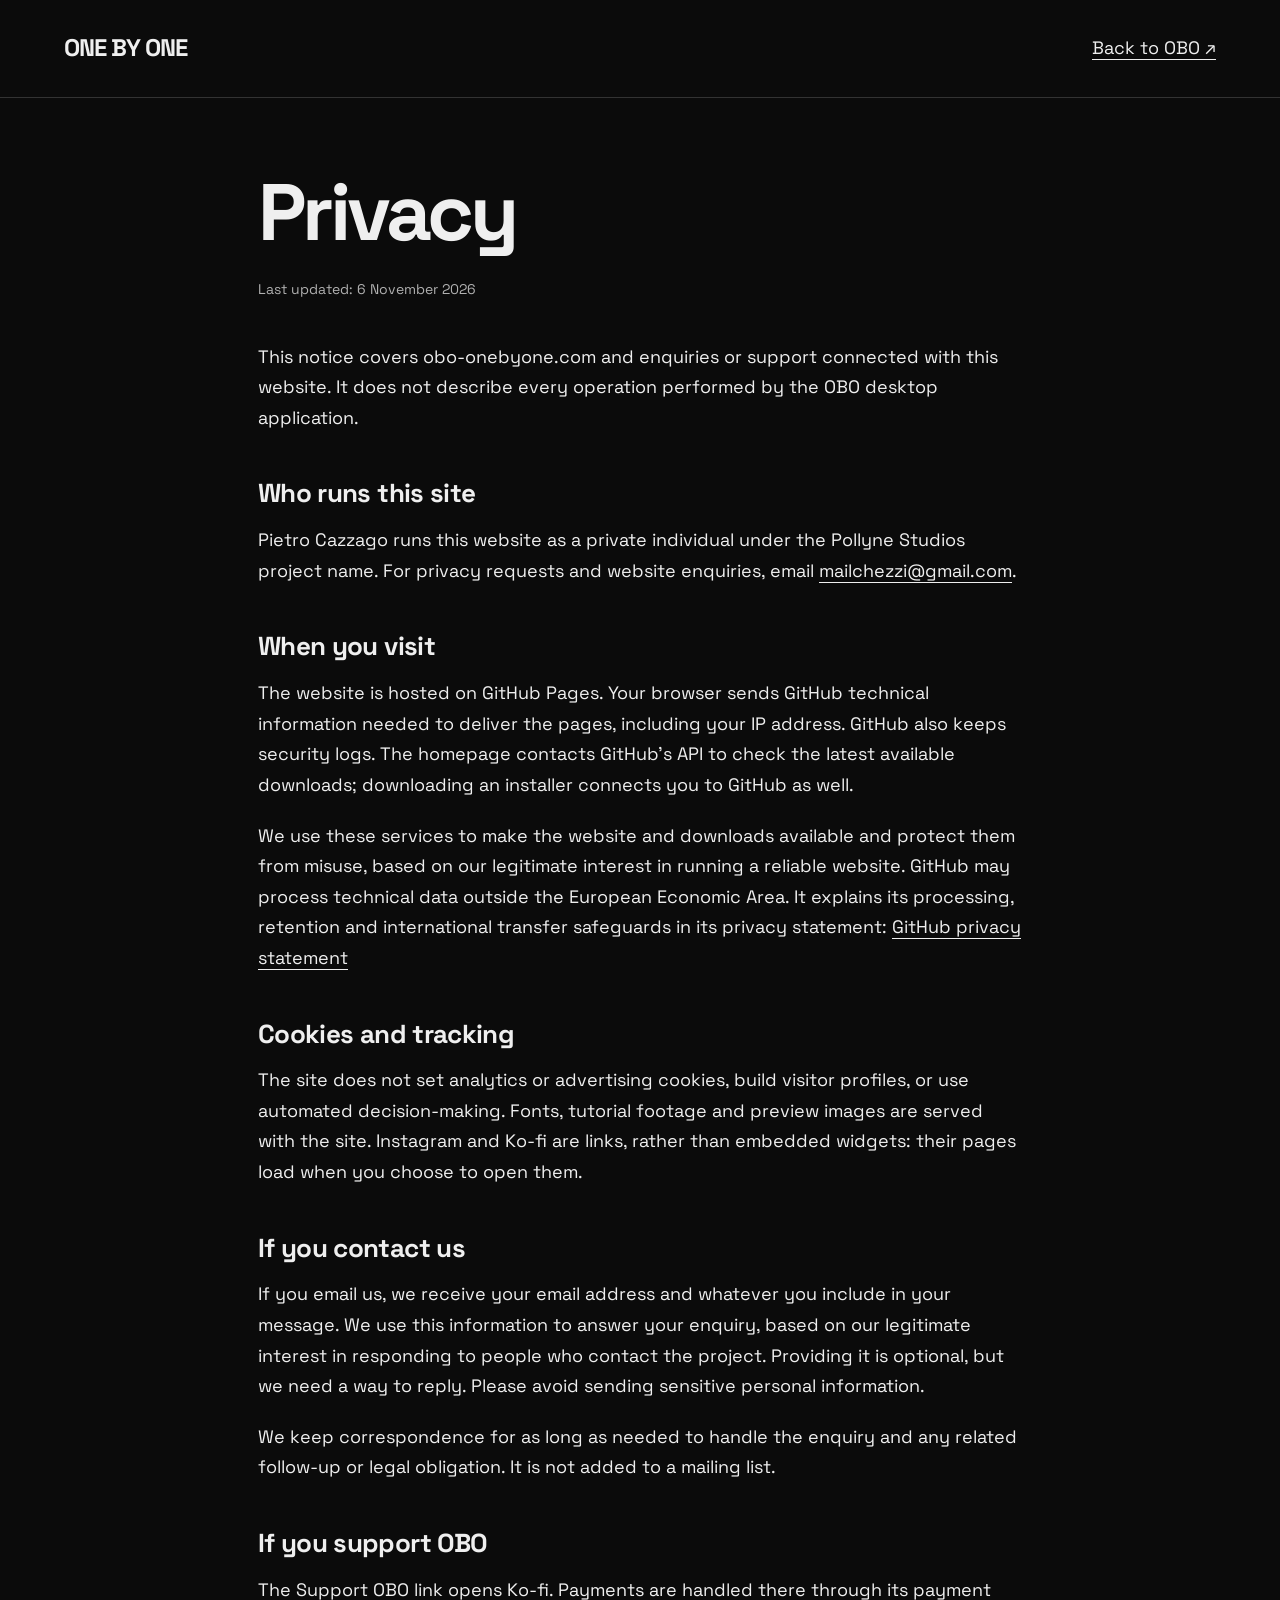
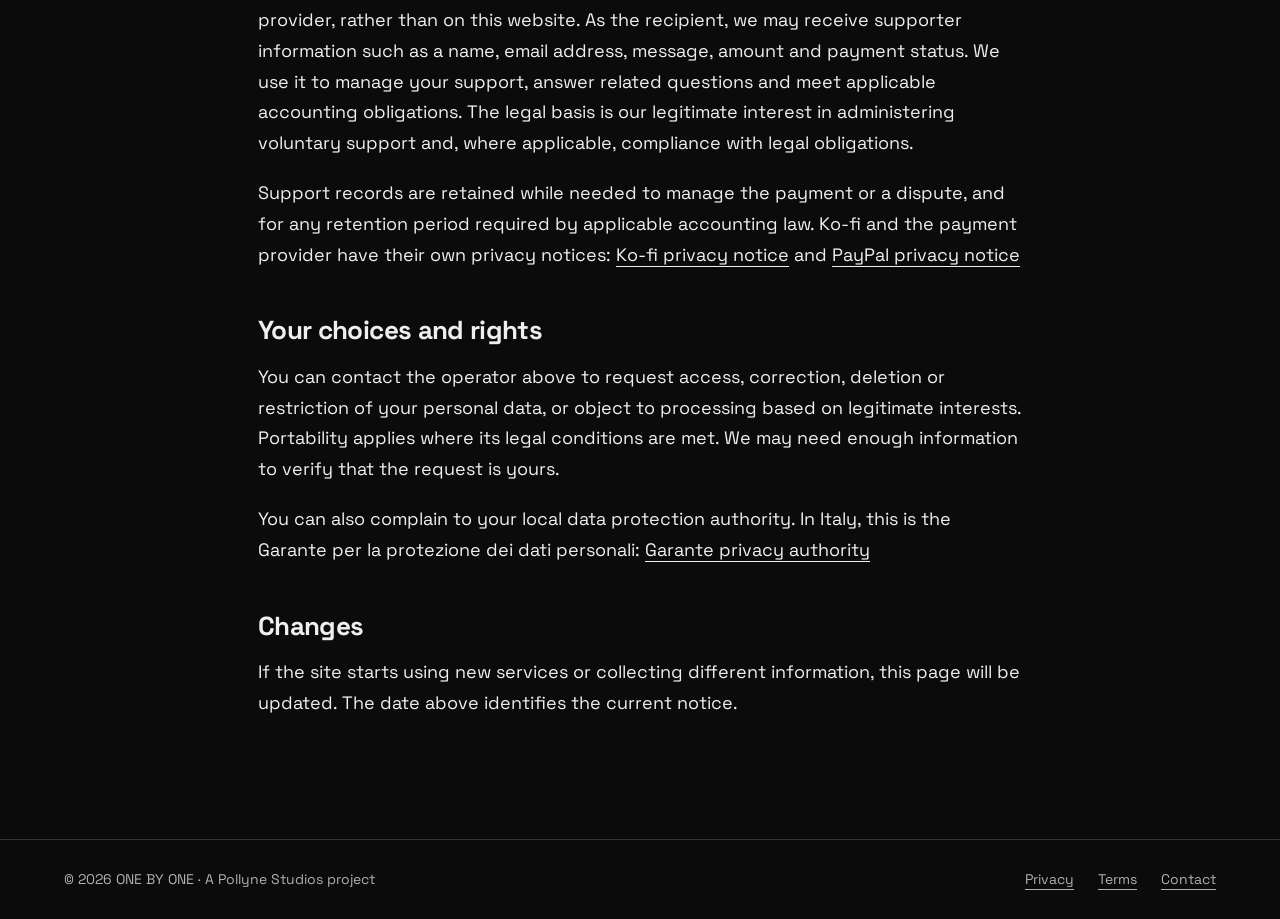
==== privacy.html @ 9cc592db "Add OBO website privacy and terms: privacy.html" ====
<!doctype html>
<html lang="en"><head><meta charset="utf-8"><meta name="viewport" content="width=device-width,initial-scale=1"><title>Privacy - ONE BY ONE</title><meta name="description" content="How the OBO website handles visits, enquiries and voluntary support."><link rel="canonical" href="https://obo-onebyone.com/privacy.html"><link rel="icon" href="assets/favicon.svg" type="image/svg+xml"><link rel="stylesheet" href="legal.css?v=1"></head><body><header class="legal-header"><a class="legal-brand" href="./">ONE BY ONE</a><a href="./">Back to OBO ↗</a></header><main><h1>Privacy</h1><p class="updated">Last updated: 6 November 2026</p><p>This notice covers obo-onebyone.com and enquiries or support connected with this website. It does not describe every operation performed by the OBO desktop application.</p><h2>Who runs this site</h2><p>Pietro Cazzago runs this website as a private individual under the Pollyne Studios project name. For privacy requests and website enquiries, email <a href="mailto:mailchezzi@gmail.com">mailchezzi@gmail.com</a>.</p><h2>When you visit</h2><p>The website is hosted on GitHub Pages. Your browser sends GitHub technical information needed to deliver the pages, including your IP address. GitHub also keeps security logs. The homepage contacts GitHub’s API to check the latest available downloads; downloading an installer connects you to GitHub as well.</p><p>We use these services to make the website and downloads available and protect them from misuse, based on our legitimate interest in running a reliable website. GitHub may process technical data outside the European Economic Area. It explains its processing, retention and international transfer safeguards in its privacy statement: <a href="https://docs.github.com/en/site-policy/privacy-policies/github-general-privacy-statement">GitHub privacy statement</a></p><h2>Cookies and tracking</h2><p>The site does not set analytics or advertising cookies, build visitor profiles, or use automated decision-making. Fonts, tutorial footage and preview images are served with the site. Instagram and Ko-fi are links, rather than embedded widgets: their pages load when you choose to open them.</p><h2>If you contact us</h2><p>If you email us, we receive your email address and whatever you include in your message. We use this information to answer your enquiry, based on our legitimate interest in responding to people who contact the project. Providing it is optional, but we need a way to reply. Please avoid sending sensitive personal information.</p><p>We keep correspondence for as long as needed to handle the enquiry and any related follow-up or legal obligation. It is not added to a mailing list.</p><h2>If you support OBO</h2><p>The Support OBO link opens Ko-fi. Payments are handled there through its payment provider, rather than on this website. As the recipient, we may receive supporter information such as a name, email address, message, amount and payment status. We use it to manage your support, answer related questions and meet applicable accounting obligations. The legal basis is our legitimate interest in administering voluntary support and, where applicable, compliance with legal obligations.</p><p>Support records are retained while needed to manage the payment or a dispute, and for any retention period required by applicable accounting law. Ko-fi and the payment provider have their own privacy notices: <a href="https://more.ko-fi.com/privacy">Ko-fi privacy notice</a> and <a href="https://www.paypal.com/webapps/mpp/ua/privacy-full">PayPal privacy notice</a></p><h2>Your choices and rights</h2><p>You can contact the operator above to request access, correction, deletion or restriction of your personal data, or object to processing based on legitimate interests. Portability applies where its legal conditions are met. We may need enough information to verify that the request is yours.</p><p>You can also complain to your local data protection authority. In Italy, this is the Garante per la protezione dei dati personali: <a href="https://www.garanteprivacy.it/">Garante privacy authority</a></p><h2>Changes</h2><p>If the site starts using new services or collecting different information, this page will be updated. The date above identifies the current notice.</p></main><footer><p>© 2026 ONE BY ONE · A Pollyne Studios project</p><a href="privacy.html" aria-current="page">Privacy</a><a href="terms.html" >Terms</a><a href="mailto:mailchezzi@gmail.com">Contact</a></footer></body></html>
---- legal.css ----
@font-face{font-family:Space;src:url('assets/space-grotesk-400.ttf')}@font-face{font-family:Space;src:url('assets/space-grotesk-700.ttf');font-weight:700}*{box-sizing:border-box}html{scroll-behavior:smooth}body{margin:0;background:#0b0b0b;color:#efefef;font:18px/1.7 Space,sans-serif}a{color:inherit;text-underline-offset:5px}a:hover{color:#ffda56}a:focus-visible{outline:2px solid #ffda56;outline-offset:5px}.legal-header{border-bottom:1px solid #333;padding:28px 5%;display:flex;justify-content:space-between;align-items:center;background:#0b0b0b}.legal-brand{font-size:24px;font-weight:700;text-decoration:none;letter-spacing:-1px}main{max-width:820px;padding:72px 28px 100px;margin:auto}h1{font-size:clamp(48px,7vw,80px);line-height:1.05;letter-spacing:-.05em;margin:0 0 24px}h2{font-size:26px;line-height:1.3;letter-spacing:-.025em;margin:44px 0 14px}p{margin:0 0 20px}.updated{color:#b0b0b0;font-size:14px;margin-bottom:40px}main a{overflow-wrap:anywhere}footer{border-top:1px solid #333;padding:28px 5%;display:flex;flex-wrap:wrap;gap:24px;font-size:14px;color:#b0b0b0}footer p{margin:0;margin-right:auto}
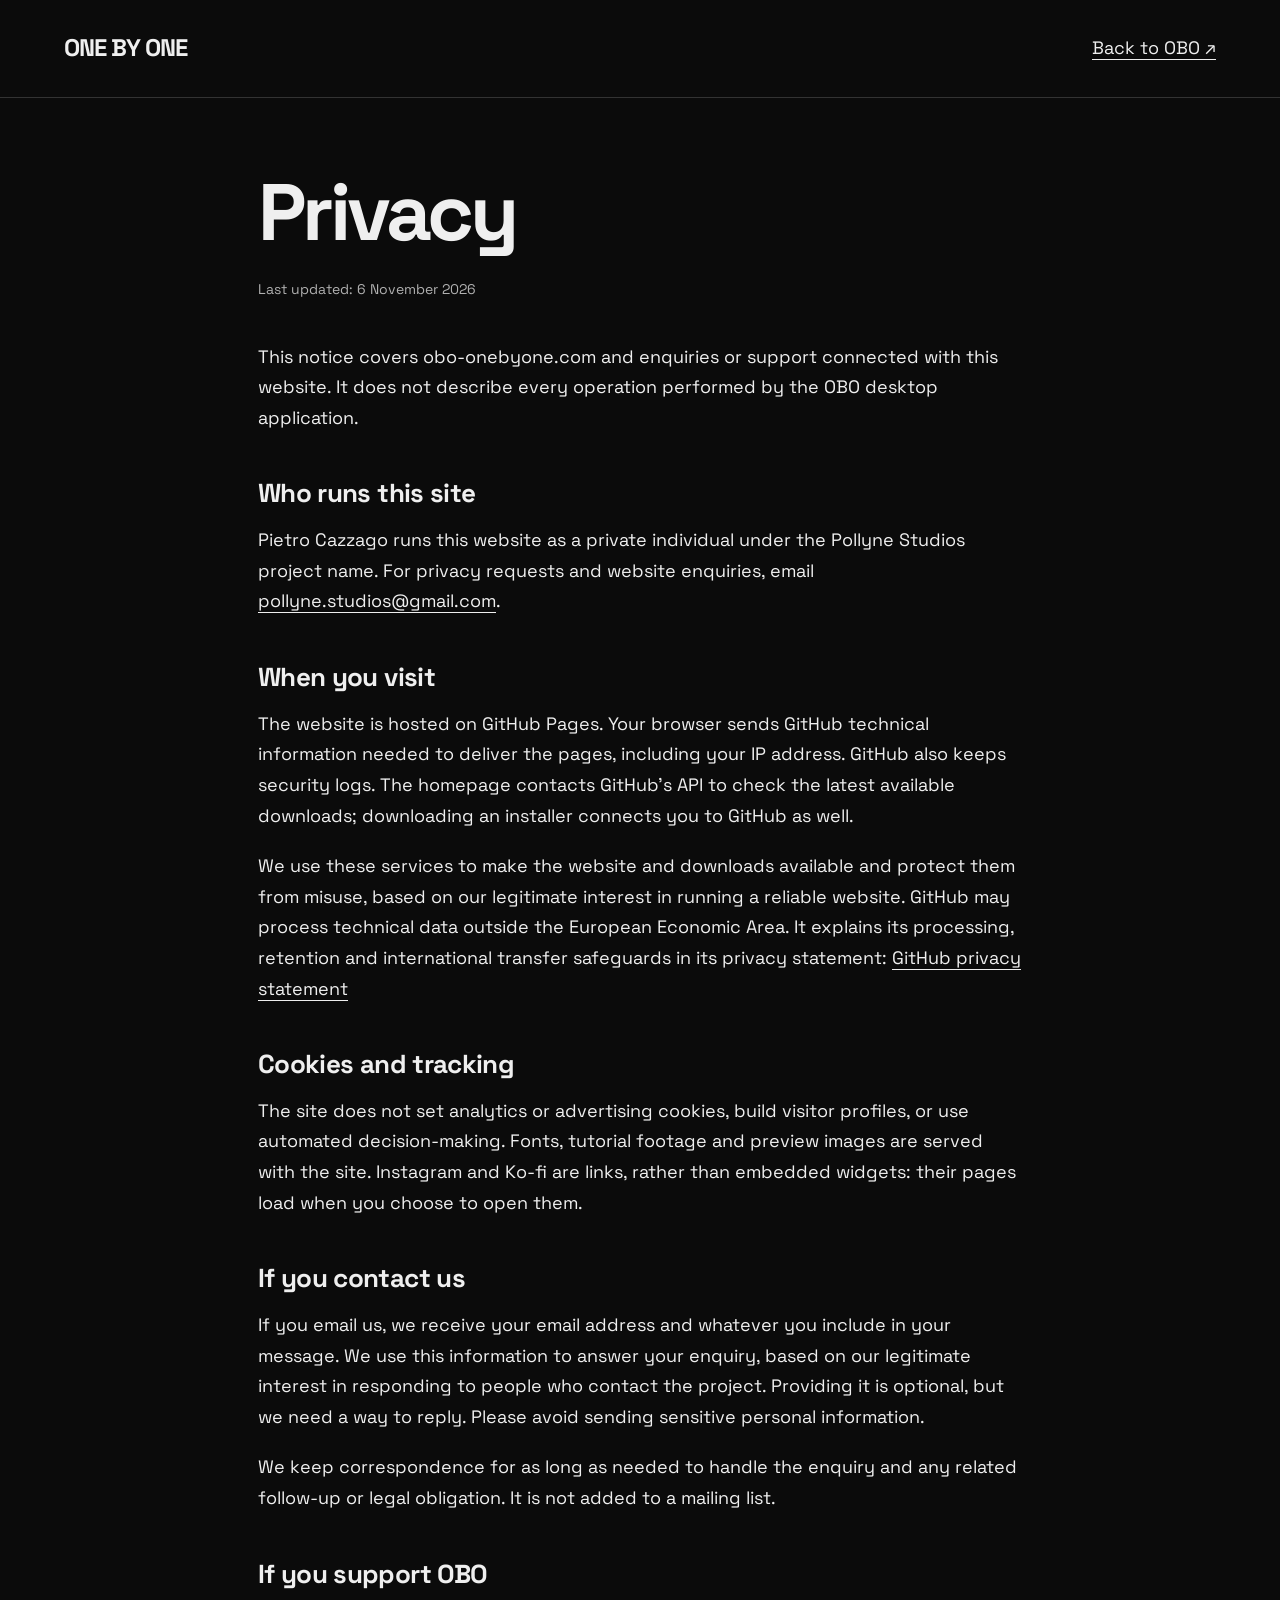
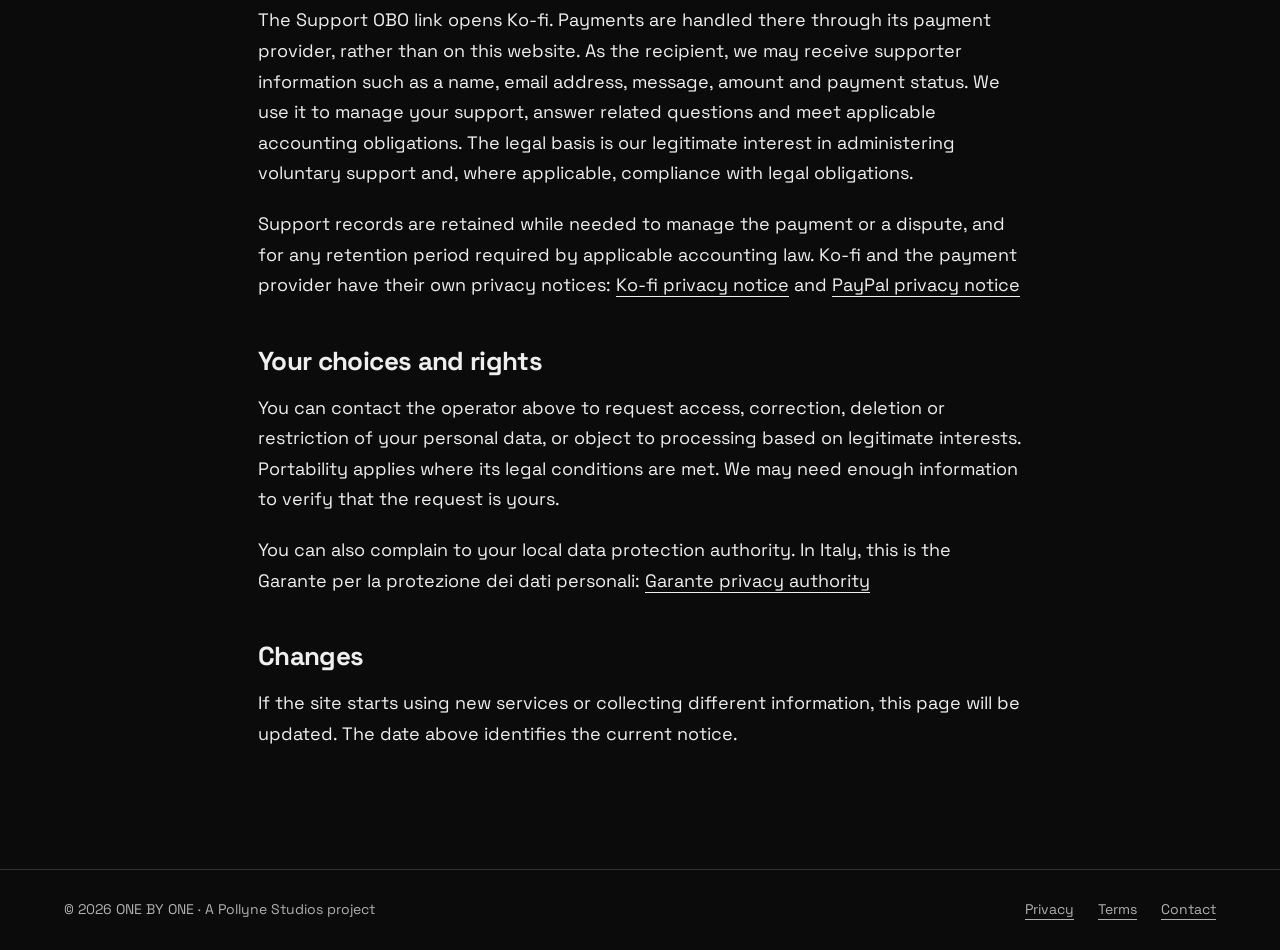
==== commit cd4dcd42: "Update public contact email to Pollyne Studios" ====
--- a/privacy.html
+++ b/privacy.html
@@ -1,2 +1,2 @@
 <!doctype html>
-<html lang="en"><head><meta charset="utf-8"><meta name="viewport" content="width=device-width,initial-scale=1"><title>Privacy - ONE BY ONE</title><meta name="description" content="How the OBO website handles visits, enquiries and voluntary support."><link rel="canonical" href="https://obo-onebyone.com/privacy.html"><link rel="icon" href="assets/favicon.svg" type="image/svg+xml"><link rel="stylesheet" href="legal.css?v=1"></head><body><header class="legal-header"><a class="legal-brand" href="./">ONE BY ONE</a><a href="./">Back to OBO ↗</a></header><main><h1>Privacy</h1><p class="updated">Last updated: 6 November 2026</p><p>This notice covers obo-onebyone.com and enquiries or support connected with this website. It does not describe every operation performed by the OBO desktop application.</p><h2>Who runs this site</h2><p>Pietro Cazzago runs this website as a private individual under the Pollyne Studios project name. For privacy requests and website enquiries, email <a href="mailto:mailchezzi@gmail.com">mailchezzi@gmail.com</a>.</p><h2>When you visit</h2><p>The website is hosted on GitHub Pages. Your browser sends GitHub technical information needed to deliver the pages, including your IP address. GitHub also keeps security logs. The homepage contacts GitHub’s API to check the latest available downloads; downloading an installer connects you to GitHub as well.</p><p>We use these services to make the website and downloads available and protect them from misuse, based on our legitimate interest in running a reliable website. GitHub may process technical data outside the European Economic Area. It explains its processing, retention and international transfer safeguards in its privacy statement: <a href="https://docs.github.com/en/site-policy/privacy-policies/github-general-privacy-statement">GitHub privacy statement</a></p><h2>Cookies and tracking</h2><p>The site does not set analytics or advertising cookies, build visitor profiles, or use automated decision-making. Fonts, tutorial footage and preview images are served with the site. Instagram and Ko-fi are links, rather than embedded widgets: their pages load when you choose to open them.</p><h2>If you contact us</h2><p>If you email us, we receive your email address and whatever you include in your message. We use this information to answer your enquiry, based on our legitimate interest in responding to people who contact the project. Providing it is optional, but we need a way to reply. Please avoid sending sensitive personal information.</p><p>We keep correspondence for as long as needed to handle the enquiry and any related follow-up or legal obligation. It is not added to a mailing list.</p><h2>If you support OBO</h2><p>The Support OBO link opens Ko-fi. Payments are handled there through its payment provider, rather than on this website. As the recipient, we may receive supporter information such as a name, email address, message, amount and payment status. We use it to manage your support, answer related questions and meet applicable accounting obligations. The legal basis is our legitimate interest in administering voluntary support and, where applicable, compliance with legal obligations.</p><p>Support records are retained while needed to manage the payment or a dispute, and for any retention period required by applicable accounting law. Ko-fi and the payment provider have their own privacy notices: <a href="https://more.ko-fi.com/privacy">Ko-fi privacy notice</a> and <a href="https://www.paypal.com/webapps/mpp/ua/privacy-full">PayPal privacy notice</a></p><h2>Your choices and rights</h2><p>You can contact the operator above to request access, correction, deletion or restriction of your personal data, or object to processing based on legitimate interests. Portability applies where its legal conditions are met. We may need enough information to verify that the request is yours.</p><p>You can also complain to your local data protection authority. In Italy, this is the Garante per la protezione dei dati personali: <a href="https://www.garanteprivacy.it/">Garante privacy authority</a></p><h2>Changes</h2><p>If the site starts using new services or collecting different information, this page will be updated. The date above identifies the current notice.</p></main><footer><p>© 2026 ONE BY ONE · A Pollyne Studios project</p><a href="privacy.html" aria-current="page">Privacy</a><a href="terms.html" >Terms</a><a href="mailto:mailchezzi@gmail.com">Contact</a></footer></body></html>+<html lang="en"><head><meta charset="utf-8"><meta name="viewport" content="width=device-width,initial-scale=1"><title>Privacy - ONE BY ONE</title><meta name="description" content="How the OBO website handles visits, enquiries and voluntary support."><link rel="canonical" href="https://obo-onebyone.com/privacy.html"><link rel="icon" href="assets/favicon.svg" type="image/svg+xml"><link rel="stylesheet" href="legal.css?v=1"></head><body><header class="legal-header"><a class="legal-brand" href="./">ONE BY ONE</a><a href="./">Back to OBO ↗</a></header><main><h1>Privacy</h1><p class="updated">Last updated: 6 November 2026</p><p>This notice covers obo-onebyone.com and enquiries or support connected with this website. It does not describe every operation performed by the OBO desktop application.</p><h2>Who runs this site</h2><p>Pietro Cazzago runs this website as a private individual under the Pollyne Studios project name. For privacy requests and website enquiries, email <a href="mailto:pollyne.studios@gmail.com">pollyne.studios@gmail.com</a>.</p><h2>When you visit</h2><p>The website is hosted on GitHub Pages. Your browser sends GitHub technical information needed to deliver the pages, including your IP address. GitHub also keeps security logs. The homepage contacts GitHub’s API to check the latest available downloads; downloading an installer connects you to GitHub as well.</p><p>We use these services to make the website and downloads available and protect them from misuse, based on our legitimate interest in running a reliable website. GitHub may process technical data outside the European Economic Area. It explains its processing, retention and international transfer safeguards in its privacy statement: <a href="https://docs.github.com/en/site-policy/privacy-policies/github-general-privacy-statement">GitHub privacy statement</a></p><h2>Cookies and tracking</h2><p>The site does not set analytics or advertising cookies, build visitor profiles, or use automated decision-making. Fonts, tutorial footage and preview images are served with the site. Instagram and Ko-fi are links, rather than embedded widgets: their pages load when you choose to open them.</p><h2>If you contact us</h2><p>If you email us, we receive your email address and whatever you include in your message. We use this information to answer your enquiry, based on our legitimate interest in responding to people who contact the project. Providing it is optional, but we need a way to reply. Please avoid sending sensitive personal information.</p><p>We keep correspondence for as long as needed to handle the enquiry and any related follow-up or legal obligation. It is not added to a mailing list.</p><h2>If you support OBO</h2><p>The Support OBO link opens Ko-fi. Payments are handled there through its payment provider, rather than on this website. As the recipient, we may receive supporter information such as a name, email address, message, amount and payment status. We use it to manage your support, answer related questions and meet applicable accounting obligations. The legal basis is our legitimate interest in administering voluntary support and, where applicable, compliance with legal obligations.</p><p>Support records are retained while needed to manage the payment or a dispute, and for any retention period required by applicable accounting law. Ko-fi and the payment provider have their own privacy notices: <a href="https://more.ko-fi.com/privacy">Ko-fi privacy notice</a> and <a href="https://www.paypal.com/webapps/mpp/ua/privacy-full">PayPal privacy notice</a></p><h2>Your choices and rights</h2><p>You can contact the operator above to request access, correction, deletion or restriction of your personal data, or object to processing based on legitimate interests. Portability applies where its legal conditions are met. We may need enough information to verify that the request is yours.</p><p>You can also complain to your local data protection authority. In Italy, this is the Garante per la protezione dei dati personali: <a href="https://www.garanteprivacy.it/">Garante privacy authority</a></p><h2>Changes</h2><p>If the site starts using new services or collecting different information, this page will be updated. The date above identifies the current notice.</p></main><footer><p>© 2026 ONE BY ONE · A Pollyne Studios project</p><a href="privacy.html" aria-current="page">Privacy</a><a href="terms.html" >Terms</a><a href="mailto:pollyne.studios@gmail.com">Contact</a></footer></body></html>
